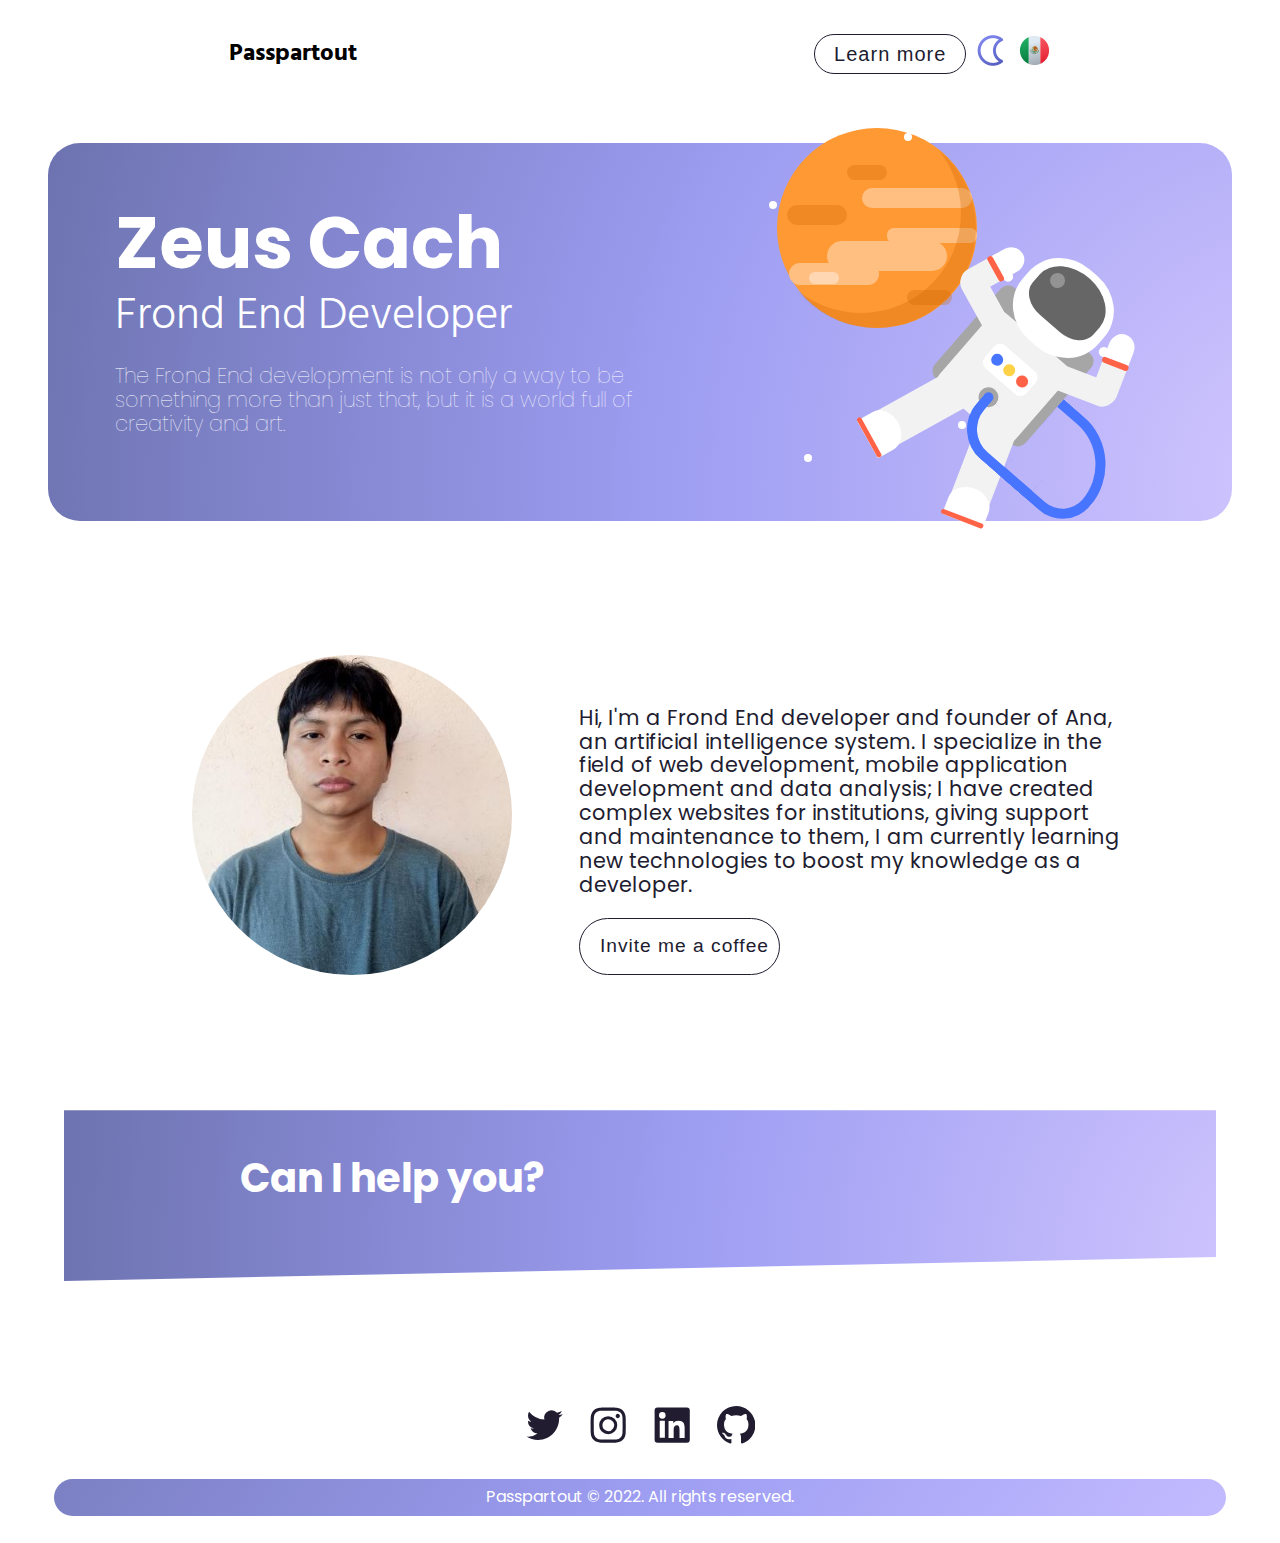
==== en/index.html @ 9b5efbe8 "Subiendo Proyecto desarrollado anteriormente" ====
<!DOCTYPE html>
<html lang="es">

<head>
    <meta charset="UTF-8">
    <meta http-equiv="X-UA-Compatible" content="IE=edge">
    <meta name="viewport" content="width=device-width, initial-scale=1.0">
    <title>Zeus Cach</title>
    <link rel="stylesheet" href="../css/styles.css">
    <link rel="stylesheet" href="../css/Normalize.css">
    <link rel="stylesheet" href="../css/darkmode.css">

    <!-- Fuentes -->
    <link rel="preconnect" href="https://fonts.googleapis.com">
    <link rel="preconnect" href="https://fonts.gstatic.com" crossorigin>
    <link
        href="https://fonts.googleapis.com/css2?family=Hind+Madurai:wght@300;400&family=Poppins:wght@300;400;700&display=swap"
        rel="stylesheet">
</head>

<body>
    <div class="navegacion">
        <div class="contenido-navegacion">
            <div class="texto">
                <h3 class="h3_contenido-navegacion">Passpartout</h3>
            </div>
            <div class="blog-lenguaje-modo grid">
                <div class="blog">
                    <!-- <a href="#" class="a_blog py-1 px-5 " title="Ir al blog">Ir al blog</a> -->
                    <span class="mas_blog">Learn more</span>
                    <button class="boton_blog" type="button" name="Hover">Go to blog</button>
                </div>
                <div class="modo_oscuro" id="mode">
                    <!-- <img class="sol" id="mode" src="img/sol.png" alt=""> -->
                    <img class="luna" src="../img/luna.png" alt="luna">
                    <img class="sol" src="../img/sol.png" alt="sol">
                </div>
                <div class="idioma">
                    <img class="idioma_es" src="../img/es.png" alt="idioma-es" onclick="idioma_es()">
                </div>
            </div>
        </div>
    </div>
    <main class="main">
        <div class="contenido_main">
            <div class="banner-bg">

                <div class="contenido-texto">
                    <h1 class="h1_contenido-texto">Zeus Cach</h1>
                    <h2 class="rango">Frond End Developer</h2>
                    <p class="descripcion">
                        The Frond End development is not only a way to be something more than just that, but it is a world full of creativity and art.
                    </p>
                </div>
           </div>
           <div class="contenido_imagen">
            <div class="backg">
                <div class="planet">
                    <div class="r1"></div>
                    <div class="r2"></div>
                    <div class="r3"></div>
                    <div class="r4"></div>
                    <div class="r5"></div>
                    <div class="r6"></div>
                    <div class="r7"></div>
                    <div class="r8"></div>
                    <div class="shad"></div>
                </div>
                <div class="stars">
                    <div class="s1"></div>
                    <div class="s2"></div>
                    <div class="s3"></div>
                    <div class="s4"></div>
                    <div class="s5"></div>
                    <div class="s6"></div>
                </div>
                <div class="an">
                    <div class="tank"></div>
                    <div class="astro">
                            
                            <div class="helmet">
                                <div class="glass">
                                    <div class="shine"></div>
                                </div>
                            </div>
                            <div class="dress">
                                <div class="c">
                                    <div class="btn1"></div>
                                    <div class="btn2"></div>
                                    <div class="btn3"></div>
                                    <div class="btn4"></div>
                                </div>
                            </div>
                            <div class="handl">
                                <div class="handl1">
                                    <div class="glovel">
                                        <div class="thumbl"></div>
                                        <div class="b2"></div>
                                    </div>
                                </div>
                            </div>
                            <div class="handr">
                                <div class="handr1">
                                    <div class="glover">
                                        <div class="thumbr"></div>
                                        <div class="b1"></div>
                                    </div>
                                </div>
                            </div>
                            <div class="legl">
                                <div class="bootl1">
                                    <div class="bootl2"></div>
                                </div>
                            </div>
                            <div class="legr">
                                <div class="bootr1">
                                    <div class="bootr2"></div>
                                </div>
                            </div>
                            <div class="pipe">
                                <div class="pipe2">
                                    <div class="pipe3"></div>
                                </div>
                            </div>
                        </div>
                    </div>
            </div>
        </div>
        </div>

        <div class="contenedor-sobremi">
            <div class="contenido_sobremi">
                <div class="contenido-img">
                    <img class="imagen_redonda" src="../img/yo.jpg" alt="">
                </div>
                <div class="contenido-texto">
                    <h3 class="h3_contenido-texto--sobremi">
                        About me
                    </h3>
                    <p class="p_contenido-texto--sobremi">
                        Hi, I'm a Frond End developer and founder of Ana, an artificial intelligence system. I specialize in the field of web development, mobile application development and data analysis; I have created complex websites for institutions, giving support and maintenance to them, I am currently learning new technologies to boost my knowledge as a developer.
                    </p>

                    <div class="button-container-2">
                        <span class="mas">Invite me a coffee</span>
                        <button type="button" name="Hover">Download my projects</button>

                    </div>
                </div>
            </div>
        </div>
    </main>
    <div class="banner_bottom">
        <div class="contenido_banner_bottom-bg">
            <h2 class="h2_contenido_banner">
                Can I help you?
            </h2>
        </div>
        <div class="redes-sociales">
            <div class="contenido-redes_sociales">
                <div class="texto_redes_sociales">
                    <h4 class="h3_texto_redes_sociales">Follow me on my social networks</h4>
                </div>
                <div class="iconos-redes-sociales" data-v-3ed9ce2e="">
                    <a href="#" class="padding-icon color-bg size-icon" title="twitter" target="_blank"
                        aria-label="twitter" data-v-3ed9ce2e=""><svg xmlns="http://www.w3.org/2000/svg"
                            xmlns:xlink="http://www.w3.org/1999/xlink" width="1.2em" height="1.2em"
                            preserveAspectRatio="xMidYMid meet" viewBox="0 0 24 24" data-v-3ed9ce2e="">
                            <g fill="none">
                                <path
                                    d="M23.643 4.937c-.835.37-1.732.62-2.675.733a4.67 4.67 0 0 0 2.048-2.578a9.3 9.3 0 0 1-2.958 1.13a4.66 4.66 0 0 0-7.938 4.25a13.229 13.229 0 0 1-9.602-4.868c-.4.69-.63 1.49-.63 2.342A4.66 4.66 0 0 0 3.96 9.824a4.647 4.647 0 0 1-2.11-.583v.06a4.66 4.66 0 0 0 3.737 4.568a4.692 4.692 0 0 1-2.104.08a4.661 4.661 0 0 0 4.352 3.234a9.348 9.348 0 0 1-5.786 1.995a9.5 9.5 0 0 1-1.112-.065a13.175 13.175 0 0 0 7.14 2.093c8.57 0 13.255-7.098 13.255-13.254c0-.2-.005-.402-.014-.602a9.47 9.47 0 0 0 2.323-2.41l.002-.003z"
                                    fill="currentColor"></path>
                            </g>
                        </svg></a><a class="padding-icon color-bg size-icon" href="#" title="instagram" target="_blank"
                        aria-label="instagram" data-v-3ed9ce2e=""><svg xmlns="http://www.w3.org/2000/svg"
                            xmlns:xlink="http://www.w3.org/1999/xlink" width="1.2em" height="1.2em"
                            preserveAspectRatio="xMidYMid meet" viewBox="0 0 24 24" data-v-3ed9ce2e="">
                            <g fill="none">
                                <path fill-rule="evenodd" clip-rule="evenodd"
                                    d="M7.465 1.066C8.638 1.012 9.012 1 12 1c2.988 0 3.362.013 4.534.066c1.172.053 1.972.24 2.672.511c.733.277 1.398.71 1.948 1.27c.56.549.992 1.213 1.268 1.947c.272.7.458 1.5.512 2.67C22.988 8.639 23 9.013 23 12c0 2.988-.013 3.362-.066 4.535c-.053 1.17-.24 1.97-.512 2.67a5.396 5.396 0 0 1-1.268 1.949c-.55.56-1.215.992-1.948 1.268c-.7.272-1.5.458-2.67.512c-1.174.054-1.548.066-4.536.066c-2.988 0-3.362-.013-4.535-.066c-1.17-.053-1.97-.24-2.67-.512a5.397 5.397 0 0 1-1.949-1.268a5.392 5.392 0 0 1-1.269-1.948c-.271-.7-.457-1.5-.511-2.67C1.012 15.361 1 14.987 1 12c0-2.988.013-3.362.066-4.534c.053-1.172.24-1.972.511-2.672a5.396 5.396 0 0 1 1.27-1.948a5.392 5.392 0 0 1 1.947-1.269c.7-.271 1.5-.457 2.67-.511zm8.98 1.98c-1.16-.053-1.508-.064-4.445-.064c-2.937 0-3.285.011-4.445.064c-1.073.049-1.655.228-2.043.379c-.513.2-.88.437-1.265.822a3.412 3.412 0 0 0-.822 1.265c-.151.388-.33.97-.379 2.043c-.053 1.16-.064 1.508-.064 4.445c0 2.937.011 3.285.064 4.445c.049 1.073.228 1.655.379 2.043c.176.477.457.91.822 1.265c.355.365.788.646 1.265.822c.388.151.97.33 2.043.379c1.16.053 1.507.064 4.445.064c2.938 0 3.285-.011 4.445-.064c1.073-.049 1.655-.228 2.043-.379c.513-.2.88-.437 1.265-.822c.365-.355.646-.788.822-1.265c.151-.388.33-.97.379-2.043c.053-1.16.064-1.508.064-4.445c0-2.937-.011-3.285-.064-4.445c-.049-1.073-.228-1.655-.379-2.043c-.2-.513-.437-.88-.822-1.265a3.413 3.413 0 0 0-1.265-.822c-.388-.151-.97-.33-2.043-.379zm-5.85 12.345a3.669 3.669 0 0 0 4-5.986a3.67 3.67 0 1 0-4 5.986zM8.002 8.002a5.654 5.654 0 1 1 7.996 7.996a5.654 5.654 0 0 1-7.996-7.996zm10.906-.814a1.337 1.337 0 1 0-1.89-1.89a1.337 1.337 0 0 0 1.89 1.89z"
                                    fill="currentColor"></path>
                            </g>
                        </svg></a><a class="padding-icon color-bg size-icon" href="#" title="linkedin" target="_blank"
                        aria-label="linkedin" data-v-3ed9ce2e=""><svg xmlns="http://www.w3.org/2000/svg"
                            xmlns:xlink="http://www.w3.org/1999/xlink" width="1.2em" height="1.2em"
                            preserveAspectRatio="xMidYMid meet" viewBox="0 0 24 24" data-v-3ed9ce2e="">
                            <g fill="none">
                                <path fill-rule="evenodd" clip-rule="evenodd"
                                    d="M1 2.838A1.838 1.838 0 0 1 2.838 1H21.16A1.837 1.837 0 0 1 23 2.838V21.16A1.838 1.838 0 0 1 21.161 23H2.838A1.838 1.838 0 0 1 1 21.161V2.838zm8.708 6.55h2.979v1.496c.43-.86 1.53-1.634 3.183-1.634c3.169 0 3.92 1.713 3.92 4.856v5.822h-3.207v-5.106c0-1.79-.43-2.8-1.522-2.8c-1.515 0-2.145 1.089-2.145 2.8v5.106H9.708V9.388zm-5.5 10.403h3.208V9.25H4.208v10.54zM7.875 5.812a2.063 2.063 0 1 1-4.125 0a2.063 2.063 0 0 1 4.125 0z"
                                    fill="currentColor"></path>
                            </g>
                        </svg></a><a class="padding-icon color-bg size-icon" href="#" title="github" target="_blank"
                        aria-label="github" data-v-3ed9ce2e=""><svg xmlns="http://www.w3.org/2000/svg"
                            xmlns:xlink="http://www.w3.org/1999/xlink" width="1.2em" height="1.2em"
                            preserveAspectRatio="xMidYMid meet" viewBox="0 0 24 24" data-v-3ed9ce2e="">
                            <g fill="none">
                                <path fill-rule="evenodd" clip-rule="evenodd"
                                    d="M12 0C5.37 0 0 5.37 0 12c0 5.31 3.435 9.795 8.205 11.385c.6.105.825-.255.825-.57c0-.285-.015-1.23-.015-2.235c-3.015.555-3.795-.735-4.035-1.41c-.135-.345-.72-1.41-1.23-1.695c-.42-.225-1.02-.78-.015-.795c.945-.015 1.62.87 1.845 1.23c1.08 1.815 2.805 1.305 3.495.99c.105-.78.42-1.305.765-1.605c-2.67-.3-5.46-1.335-5.46-5.925c0-1.305.465-2.385 1.23-3.225c-.12-.3-.54-1.53.12-3.18c0 0 1.005-.315 3.3 1.23c.96-.27 1.98-.405 3-.405s2.04.135 3 .405c2.295-1.56 3.3-1.23 3.3-1.23c.66 1.65.24 2.88.12 3.18c.765.84 1.23 1.905 1.23 3.225c0 4.605-2.805 5.625-5.475 5.925c.435.375.81 1.095.81 2.22c0 1.605-.015 2.895-.015 3.3c0 .315.225.69.825.57A12.02 12.02 0 0 0 24 12c0-6.63-5.37-12-12-12z"
                                    fill="currentColor"></path>
                            </g>
                        </svg></a>
                </div>

            </div>
        </div>
    </div>
    <footer class="footer">
        <div class="contenido-footer">
            <div class="texto_footer">
                <h5 class="h5_texto_footer">
                    Passpartout © 2022. All rights reserved.
                </h5>
            </div>
        </div>
    </footer>

    <script src="../js/main.js"></script>
</body>

</html>
---- css/styles.css ----
:root {
    --color-bg: #77a6d6;
    --color-texto-banner: #FFFFFF;
    --color-externo: #00ff95;
    ;
    --color-1: #557ea3;
    --color-2: #9a8f76;
    --color-3: #211c30;

    --fuentePrincipal: 'Poppins', sans-serif;
    --fuenteSecundaria: 'Hind Madurai', sans-serif;

}

body {
    font-size: 1.6rem;
    margin: 0;
}

.boton-cool {
  padding: 12px 30px;
  font-size: 16px;
  text-align: center;
  font-family:var(--fuenteSecundaria);
  text-decoration: none;
  background-color: #4CAF50;
  color: white;
  border: 2px solid #4CAF50;
  border-radius: 5px;
  cursor: pointer;
  transition: all 0.3s ease;
  box-shadow: 0 4px 6px rgba(0, 0, 0, 0.1);

  margin-bottom: 2rem;
}

/* Animación cuando el cursor pasa sobre el botón */
.boton-cool:hover {
  background-color: #45a049;
  transform: scale(1.1);
  box-shadow: 0 8px 12px rgba(0, 0, 0, 0.2);
}

/* Animación de pulsación */
.boton-cool:active {
  animation: pulse 0.5s ease;
}

/* Definir la animación de pulsación */
@keyframes pulse {
  0% {
    transform: scale(1);
  }
  50% {
    transform: scale(1.2);
  }
  100% {
    transform: scale(1);
  }
}

.text_curso {
  font-family: var(--fuenteSecundaria);
  font-size: 20px;
}

.navegacion {
    padding: 0;
}

.Contenido_proyectos {
  margin: 2rem;
}

@media (min-width:768px) {
    .navegacion {
        padding-top: 1rem;
        padding-bottom: 2rem;
    }

    .Contenido_proyectos {
      padding: 0;
    }

    
.boton-cool {
  padding: 12px 30px;
  font-size: 16px;
  text-align: center;
  font-family:var(--fuenteSecundaria);
  text-decoration: none;
  background-color: #4CAF50;
  color: white;
  border: 2px solid #4CAF50;
  border-radius: 5px;
  cursor: pointer;
  transition: all 0.3s ease;
  box-shadow: 0 4px 6px rgba(0, 0, 0, 0.1);

  
}

}

.contenido-navegacion {
    display: flex;
    justify-content: space-around;

}

.contenido-navegacion .texto .h3_contenido-navegacion {
    font-size: 1.5rem;
    color: inherit;
    font-family: var(--fuenteSecundaria);

}

.blog {
    position: relative;
    width: 120px;
    height: 38px;
    margin-right: auto;
    overflow: hidden;
    border: 1px solid var(--color-3);
    font-family: 'Lato', sans-serif;
    font-weight: 300;
    transition: 0.5s;
    letter-spacing: 1px;
    border-radius: 4rem;
}

@media (min-width:768px) {
    .blog {
        position: relative;
        width: 150px;
        height: 38px;
        margin-right: auto;
        overflow: hidden;
        border: 1px solid var(--color-3);
        font-family: 'Lato', sans-serif;
        font-weight: 300;
        transition: 0.5s;
        letter-spacing: 1px;
        border-radius: 4rem;
    }
}

.blog .boton_blog {
    width: 101%;
    height: 100%;
    font-family: 'Lato', sans-serif;
    font-weight: 300;
    font-size: 20px;
    letter-spacing: 1px;
    background: var(--color-3);
    -webkit-mask: url("https://raw.githubusercontent.com/robin-dela/css-mask-animation/master/img/urban-sprite.png");
    mask: url("https://raw.githubusercontent.com/robin-dela/css-mask-animation/master/img/urban-sprite.png");
    -webkit-mask-size: 3000% 100%;
    mask-size: 3000% 100%;
    border: none;
    color: var(--color-texto-banner);
    cursor: pointer;
    -webkit-animation: ani2 0.7s steps(29) forwards;
    animation: ani2 0.7s steps(29) forwards;
}

.blog .boton_blog:hover {
    -webkit-animation: ani 0.7s steps(29) forwards;
    animation: ani 0.7s steps(29) forwards;
}

.mas_blog {
    position: absolute;
    color: var(--color-3);
    text-align: center;
    width: 101%;
    font-family: 'Lato', sans-serif;
    font-weight: 300;
    position: absolute;
    font-size: 20px;
    margin-top: 8px;
    overflow: hidden;
}

.grid {
    display: flex;
    align-items: center;
    gap: .5rem;
}

.px-5 {
    padding-left: 1.25rem;
    padding-right: 1.25rem;
}

/** Banner **/

.contenido_main {
    padding: 1rem;
}

.banner-bg {
    background-image: radial-gradient(circle at 107.92% 90.56%, #d4c8ff 0, #8888f0 50%, #4a5092 100%);

    border-radius: 1.5rem;

    display: flex;
    justify-content: space-between;
    align-items: flex-end;
    
}


.contenido-texto {
    color: var(--color-texto-banner);
    font-family: var(--fuentePrincipal);
    padding: 1.3rem;
}

.contenido-texto .h1_contenido-texto {
    font-size: 2.5rem;
    line-height: 1.5rem;
}

.contenido-texto .rango {
    font-size: 1.8rem;
    font-weight: 100;
    line-height: 1.5rem;
}

.contenido-texto .descripcion {
    font-size: 1rem;
    line-height: 1.5rem;
}

.contenido_imagen .imagen_banner {
   display: none;
}


@media (min-width:768px) {

    .contenido_imagen .imagen_banner {
        display: block;
        position: absolute;
        right: 3ch;
        top: 5ch;
        width: 34rem;
    }

    
    .contenido_main {
        padding-top: 1.2rem;
        padding-left: 3rem;
        padding-right: 3rem;
    }

    .banner-bg {
        background-image: radial-gradient(circle at 107.92% 90.56%, #d4c8ff 0, #9d9df2 50%, #6d73b0 100%);
        border-radius: 2rem;
    }

    .contenido-texto {
        color: var(--color-texto-banner);
        padding-top: 2.5rem;
        padding-left: 4.2rem;
        padding-right: 4.2rem;
    }

    .contenido-texto .h1_contenido-texto {
        font-family: var(--fuentePrincipal);
        font-size: 4.5rem;
        font-weight: 700;
    }

    .contenido-texto .rango {
        font-family: var(--fuenteSecundaria);
        font-size: 2.8rem;
        font-weight: 100;
        line-height: 1.5rem;
    }

    .contenido-texto .descripcion {
        font-family: var(--fuentePrincipal);
        font-size: 1.3rem;
        font-weight: 100;
        padding-bottom: 2rem;
        max-width: 48ch;

    }
}

/** Sobre mí **/

.contenido-texto {
    padding-bottom: 2rem;
}

@media (max-width: 768px) {

    .contenedor-sobremi {
        padding-top: 3rem;
    }
}

@media (min-width:768px) {
    .contenido_sobremi {
        display: flex;
        justify-content: center;
        align-items: center;
    }

    .contenedor-sobremi {
        padding-top: 5rem;
        margin-left: 12rem;
        margin-right: 12rem;
    }



}

.contenido_sobremi .contenido-texto {
    color: var(--color-3);
}

.contenido-texto .h3_contenido-texto--sobremi {
    font-size: 1.5rem;
    margin: 0;
}

.p_contenido-texto--sobremi {
    font-size: 1.3rem;
    
}

@media (min-width: 768px) {
    .p_contenido-texto--sobremi {
        font-size: 1.3rem;
        width: 125%;
    }
    
}

.contenido-img {
    display: flex;
    justify-content: center;
}

.contenido-img .imagen_redonda {
    width: 20ch;
    height: 20ch;
    border-radius: 10rem;


}

@media (min-width:768px) {
    .contenido-img .imagen_redonda {
        width: 25ch;
        height: 25ch;
        border-radius: 10rem;
    
    
    }
}

.button-container-2 {
    position: relative;
    width: 73%;
    height: 55px;
    margin-right: auto;
    overflow: hidden;
    border: 1px solid var(--color-3);
    font-size: 1rem;
    font-family: 'Lato', sans-serif;
    font-weight: 300;
    transition: 0.5s;
    letter-spacing: 1px;
    border-radius: 4rem;

    display: inline-block;
    text-align: center;
}

@media (min-width: 768px) {
    .button-container-2 {
        position: relative;
        width: 45%;
        height: 55px;
        margin-right: auto;
        overflow: hidden;
        border: 1px solid var(--color-3);
        font-size: 1rem;
        font-family: 'Lato', sans-serif;
        font-weight: 300;
        transition: 0.5s;
        letter-spacing: 1px;
        border-radius: 4rem;
    
        display: inline-block;
        text-align: center;
    }
}

.button-container-2 button {
    width: 101%;
    height: 105%;
    font-family: var(--fuenteSecundaria);
    font-weight: 300;
    font-size: 1.2rem;
    letter-spacing: 1px;
    background: var(--color-3);
    -webkit-mask: url("https://raw.githubusercontent.com/robin-dela/css-mask-animation/master/img/urban-sprite.png");
    mask: url("https://raw.githubusercontent.com/robin-dela/css-mask-animation/master/img/urban-sprite.png");
    -webkit-mask-size: 3000% 100%;
    mask-size: 3000% 100%;
    border: none;
    color: var(--color-texto-banner);
    cursor: pointer;
    -webkit-animation: ani2 0.7s steps(29) forwards;
    animation: ani2 0.7s steps(29) forwards;
}

.button-container-2 button:hover {
    -webkit-animation: ani 0.7s steps(29) forwards;
    animation: ani 0.7s steps(29) forwards;
}

.mas {
    position: absolute;
    color: var(--color-3);
    text-align: center;
    width: 105%;
    font-family: 'Lato', sans-serif;
    font-weight: 300;
    position: absolute;
    font-size: 1.2rem;
    margin-top: 1rem;
    overflow: hidden;
}

@-webkit-keyframes ani {
    from {
        -webkit-mask-position: 0 0;
        mask-position: 0 0;
    }

    to {
        -webkit-mask-position: 100% 0;
        mask-position: 100% 0;
    }
}

@keyframes ani {
    from {
        -webkit-mask-position: 0 0;
        mask-position: 0 0;
    }

    to {
        -webkit-mask-position: 100% 0;
        mask-position: 100% 0;
    }
}

@-webkit-keyframes ani2 {
    from {
        -webkit-mask-position: 100% 0;
        mask-position: 100% 0;
    }

    to {
        -webkit-mask-position: 0 0;
        mask-position: 0 0;
    }
}

@keyframes ani2 {
    from {
        -webkit-mask-position: 100% 0;
        mask-position: 100% 0;
    }

    to {
        -webkit-mask-position: 0 0;
        mask-position: 0 0;
    }
}



/** Banner de abajo **/


@media (min-width:768px) {
    .banner_bottom {
        padding-top: 4rem;
        padding-left: 4rem;
        padding-right: 4rem;

    }

}

.banner_bottom .contenido_banner_bottom-bg {
    background-image: radial-gradient(circle at 107.92% 90.56%, #d4c8ff 0, #9d9df2 50%, #6d73b0 100%);
    clip-path: polygon(0 0, 100% 0, 100% calc(100% - 24px), 0 100%);
    max-width: 100%;
    
    padding-left: 3rem;
}

@media (max-width:768px) {
    .banner_bottom .contenido_banner_bottom-bg {
        background-image: radial-gradient(circle at 107.92% 90.56%, #d4c8ff 0, #9d9df2 50%, #6d73b0 100%);
        clip-path: polygon(0 0, 100% 0, 100% calc(100% - 24px), 0 100%);
        max-width: 100%;
        padding-top: 1rem;
    padding-bottom: 2rem;
    }
}

.banner_bottom .contenido_banner_bottom-bg .h2_contenido_banner {

    font-size: 1.5rem;
    color: var(--color-texto-banner);
    font-family: var(--fuentePrincipal);

    

}

@media (min-width:768px) {

    .banner_bottom .contenido_banner_bottom-bg .h2_contenido_banner {
        color: var(--color-texto-banner);
        font-family: var(--fuentePrincipal);

        padding-top: 2.5rem;
        padding-bottom: 3.4rem;
        padding-left: 8rem;
        padding-right: 8rem;

    }

    .banner_bottom .contenido_banner_bottom-bg .h2_contenido_banner {

        font-size: 2.5rem;
        color: var(--color-texto-banner);
        font-family: var(--fuentePrincipal);
    
        padding-top: 2.8rem;
        padding-bottom: 5rem;
        padding-left: 8rem;
        padding-right: 8rem;
    
    }
}

/** Redes Sociales **/
.redes-sociales {
    display: flex;
    justify-content: center;
}

@media (max-width: 768px) {
    .redes-sociales {
        padding-bottom: 2rem;
    }
}

/* .contenido-redes_sociales {

} */

.contenido-redes_sociales .texto_redes_sociales {
    font-family: var(--fuenteSecundaria);
    font-size: 1.5rem;
    font-weight: normal;
}

.iconos-redes-sociales {
    display: flex;
    justify-content: center;
}

.iconos-redes-sociales .size-icon {
    font-size: 2rem;
}

.iconos-redes-sociales .padding-icon {
    padding-left: .8rem;
    padding-right: .8rem;
}

.iconos-redes-sociales .color-bg {
    color: var(--color-3);
}


/** Footer **/

.footer {
    padding-left: 3.4rem;
    padding-right: 3.4rem;
}

@media (max-width:768px) {
    .footer {
        display: none;
    }
}

.contenido-footer {
    background-image: linear-gradient(305deg, #c3bbff 0, #9d9df2 50%, #7b80c3 100%);
    border-radius: 4rem;

}

.h5_texto_footer {
    text-align: center;
    color: var(--color-texto-banner);
    font-family: var(--fuentePrincipal);
    font-size: 1rem;
    font-weight: normal;

    padding-top: .6rem;
    padding-bottom: .6rem;


}

.contenido_imagen{
    position: absolute;
    top: 6.5ch;
    left: 55ch;
    
}

@media (max-width: 768px) {
    .contenido_imagen {
        display: none;
    }
}


.backg{
    position:relative;
    height:500px;
    width:500px;

    }
    
  .planet{
    height: 200px;
    width: 200px;
    border-radius: 50%;
    position: relative;
    background-color: #ff9933;
    top: 45px;
    left: 73px;
  }
  .r1{
    background-color: #ffbf80;
    height:20px;
    width:110px;
    border-radius:10px;
    position: relative;
    top:60px;
    left:85px;
  }
  .r2{
    background-color: #ffbf80;
    height: 15px;
    width:90px;
    border-radius:6.5px;
    position: relative;
    top:80px;
    left:110px;
  }
  .r3{
    background-color: #ffbf80;
    height:30px;
    width:120px;
    border-radius: 15px;
    position: relative;
    top:78px;
    left:50px;
  }
  .r4{
    background-color: #ffbf80;
    height:22px;
    width:90px;
    border-radius:11px;
    position: relative;
    top:70px;
    left:12px;
  }
  .r5{
    background-color: rgba(204, 102, 0,0.3);
    height:15px;
    width:40px;
    border-radius:7.5px;
    position: relative;
    bottom:50px;
    left:70px;
  }
  .r6{
    background-color: rgba(204, 102, 0,0.3);
    height:20px;
    width:60px;
    border-radius:11px;
    position: relative;
    bottom:25px;
    left:10px;
  }
  .r7{
    background-color: rgba(204, 102, 0,0.3);
    height:15px;
    width:45px;
    border-radius:7.5px;
    position: relative;
    top:40px;
    left:130px;
  }
  .r8{
    background-color: rgba(255,255,255,0.4);
    height:12px;
    width:30px;
    border-radius:7.5px;
    position: relative;
    top:7px;
    left:32px;
  }
  .shad{
    background-color: transparent;
    box-shadow: 15px 15px rgba(204, 102, 0,0.3);
    position: relative;
    height:200px;
    width:200px;
    border-radius: 50%;
    bottom: 164px;
    right:16px;
  }
  .astro{
    position: absolute;
    left: 126px;
    top: -58px;
    transform: rotate(41deg);
  
  }
  .an{
    animation-name: flo;
    animation-duration: 5s;
    animation-iteration-count: infinite;
    position: relative;
    bottom: 80px;
    left:20px;
  
  }
  @keyframes flo{
    50%{
      transform: translateY(30px);
    }
  }
  .tank{
    background-color: #a6a6a6;
    height: 120px;
    width: 120px;
    border-radius: 10px;
    position: relative;
    left: 229px;
    top: 55px;
    transform: rotate(41deg);
  }
  .helmet{
    background-color: white;
    height:93px;
    width:100px;
    border-radius:45%;
    position: relative;
    left:20px;
    z-index: 5;
  }
  .glass{
    background-color: #666666;
    height:60px;
    width:80px;
    border-top-left-radius:60%;
    border-top-right-radius:60%;
    border-bottom-left-radius:40%;
    border-bottom-right-radius:40%;
    position: relative;
    left:10px;
    top:7px;
  }
  .shine{
    background-color: rgba(166, 166, 166,0.7);
    height:15px;
    width:15px;
    border-radius: 50%;
    position: relative;
    left:10px;
    top:15px;
  }
  .dress{
    background-color:#f2f2f2;
    height:100px;
    width: 100px;
    border-radius: 10%; 
    position: relative;
    bottom:5px;
    left:20px;
  
  }
  .handr{
    height: 26px;
    width:75px;
    background-color: #f2f2f2;
    border-radius:40px;
    position: relative;
    bottom:138px;
    left:95px;
    transform: rotate(-20deg);
  }
  .handl{
    height: 26px;
    width:75px;
    background-color: #f2f2f2;
    border-radius:40px;
    position: relative;
    bottom:111px;
    right:29px;
    transform: rotate(20deg);
  }
  .handr1{
    height: 26px;
    width:57px;
    background-color: #f2f2f2;
    border-radius:26px;
    position: relative;
    bottom: 18px;
    left:35px;
    transform: rotate(90deg);
  }
  .handl1{
    height: 26px;
    width:57px;
    background-color: #f2f2f2;
    border-radius:26px;
    position: relative;
    bottom: 17px;
    right:17px;
    transform: rotate(-90deg);
  }
  .glover{
    height:28px;
    width:26px;
    background-color: white;
    border-top-left-radius:50%; 
    border-top-right-radius:50%;
    transform: rotate(-90deg);
    position: relative;
    bottom: 1px;
    right:16px;
  }
  .glovel{
    height:28px;
    width:26px;
    background-color: white;
    border-top-left-radius:50%; 
    border-top-right-radius:50%;
    transform: rotate(90deg);
    position: relative;
    bottom: 1px;
    left:42px;
  }
  .thumbr{
    height: 10px;
    width:10px;
    border-radius: 50%;
    background-color: white;
    position: relative;
    right:7px;
    top:19px;
  }
  .thumbl{
    height: 10px;
    width:10px;
    border-radius: 50%;
    background-color: white;
    position: relative;
    left:21px;
    top:19px;
  }
  .b1{
    background-color: tomato;
    width:28px;
    height:5.5px;
    border-radius:13px;
    position: relative;
    top:18px;
    right: 1px;
  }
  .b2{
    background-color: tomato;
    width:28px;
    height:5.5px;
    border-radius:13px;
    position: relative;
    top:18px;
    right: 1px;
  }
  .c{
    background-color: white;
    width:55px;
    height:30px;
    border-radius:8px;
    position: relative;
    top:25px;
    left:23px;
  }
  .btn1{
    height:12px;
    width: 12px;
    border-radius: 50%;
    background-color: #4775ff;
    position: relative;
    left:5px;
    top:10px;
  }
  .btn2{
    height:12px;
    width: 12px;
    border-radius: 50%;
    background-color: #ffd147;
    position: relative;
    left:21px;
    bottom:2px;
  }
  .btn3{
    height:12px;
    width: 12px;
    border-radius: 50%;
    background-color: tomato;
    position: relative;
    bottom:14px;
    left:38px;
  }
  .btn4{
    height:20px;
    width:20px;
    border-radius: 50%;
    background-color: #a6a6a6;
    position: relative;
    left:19px;
    top:4px;
  }
  
  .legl{
    height:100px;
    width:40px;
    background-color: #f2f2f2;
    position: relative;
    bottom: 68px;
    left:5px;
    transform: rotate(20deg);
  }
  .legr{
    height:100px;
    width:40px;
    background-color: #f2f2f2;
    position: relative;
    bottom: 168px;
    left:96px;
    transform: rotate(-20deg);
  }
  .bootl1{
    background-color: white;
    width: 43px;
    height:35px;
    border-top-left-radius: 50%;
    border-top-right-radius:50%;
    position: relative;
    top:65px;
    right:1.5px;
  }
  .bootr1{
    background-color: white;
    width: 43px;
    height:35px;
    border-top-left-radius: 50%;
    border-top-right-radius:50%;
    position: relative;
    top:65px;
    right:1.5px;
  }
  .bootl2{
    background-color: tomato;
    width:45px;
    height: 5px;
    border-radius:21px;
    position: relative;
    top:30px;
    right: 1.5px;
  }
  .bootr2{
    background-color: tomato;
    width:45px;
    height: 5px;
    border-radius:21px;
    position: relative;
    top:30px;
    right: 1.5px;
  }
  .pipe{
    background-color:  transparent;
    height:80px;
    width:80px;
    border:10px solid #4775ff;
    border-radius:40px 0px 0px 70px;
    border-right: none;
    transform: rotate(180deg);
    position: relative;
    bottom: 330px;
    left:130px;
  }
  .pipe2{
    background-color:  transparent;
    height:90px;
    width:42px;
    border:10px solid #4775ff;
    border-radius:40px 0px 0px 0px;
    border-right: none;
    transform: rotate(90deg);
    position: relative;
    border-bottom: none;
    left:67px;
    bottom:34px;
  
  }
  .pipe3{
    height:10px;
    width: 10px;
    background-color: #4775ff;
    position: relative;
    border-radius: 65%;
    bottom:10px;
    left:37px;
  }
  .s1,.s2,.s3,.s4,.s5,.s6{
    background-color: white;
    width: 8px;
    height: 8px;
    border-radius: 50%;
    position: relative;
  }
  .s1{
    bottom:150px;
    left:200px;
  }
  .s2{
    top:130px;
    left:254px;
  }
  .s3{
    bottom:98px;
    left:65px;
  }
  .s4{
    top: 216px;
    left:249px;
  }
  .s5{
    top: 139px;
    left:100px;
  }
  .s6{
    top:60px;
    left:370px;
  }
---- css/darkmode.css ----
body.dark {
    background-color: rgb(52, 52, 83);
    color: white;
}

.dark .banner-bg {
    /*   box-shadow: rgb(85, 91, 255) 0px 0px 0px 3px, rgb(31, 193, 27) 0px 0px 0px 6px, rgb(255, 217, 19) 0px 0px 0px 9px, rgb(255, 156, 85) 0px 0px 0px 12px, rgb(255, 85, 85) 0px 0px 0px 15px;*/
    box-shadow: 0 0 50px -12px #7686fd;
    /* box-shadow: rgba(0, 0, 0, 0.56) 0px 22px 70px 4px; */
}

.dark h1, h2, h3, h4 {
    color: white;
}

.dark p {
  color: white;
}

.dark span{
    color: white;
}

.luna {
    cursor: pointer;
}

.sol {
    display: none;
    width: 2.9rem;
    cursor: pointer;
}

.dark .luna {
    display: none;
}


.dark .sol {
    display: block;
}
 
.dark .color-bg {
    color: #a0a0f3;
}
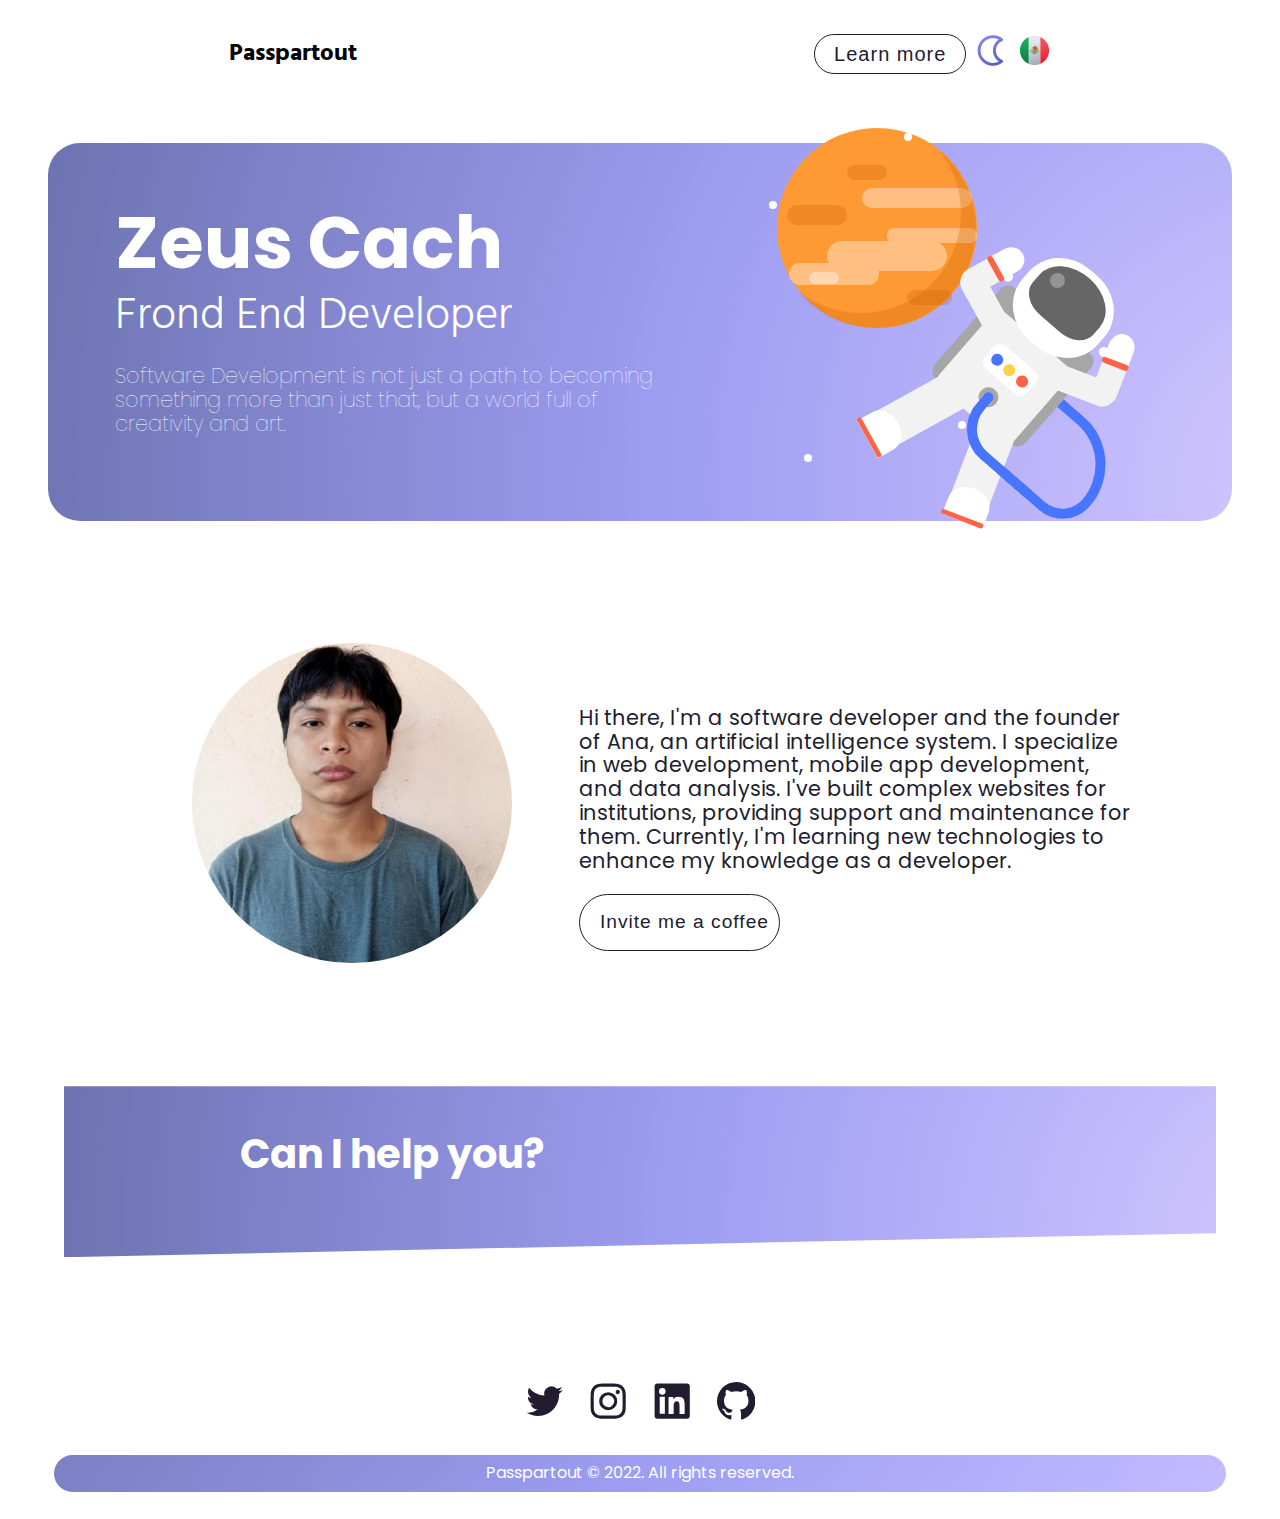
==== commit 4f581554: "Update index.html" ====
--- a/en/index.html
+++ b/en/index.html
@@ -49,7 +49,7 @@
                     <h1 class="h1_contenido-texto">Zeus Cach</h1>
                     <h2 class="rango">Frond End Developer</h2>
                     <p class="descripcion">
-                        The Frond End development is not only a way to be something more than just that, but it is a world full of creativity and art.
+                        Software Development is not just a path to becoming something more than just that, but a world full of creativity and art.
                     </p>
                 </div>
            </div>
@@ -138,7 +138,7 @@
                         About me
                     </h3>
                     <p class="p_contenido-texto--sobremi">
-                        Hi, I'm a Frond End developer and founder of Ana, an artificial intelligence system. I specialize in the field of web development, mobile application development and data analysis; I have created complex websites for institutions, giving support and maintenance to them, I am currently learning new technologies to boost my knowledge as a developer.
+                       Hi there, I'm a software developer and the founder of Ana, an artificial intelligence system. I specialize in web development, mobile app development, and data analysis. I've built complex websites for institutions, providing support and maintenance for them. Currently, I'm learning new technologies to enhance my knowledge as a developer.
                     </p>
 
                     <div class="button-container-2">
@@ -217,4 +217,4 @@
     <script src="../js/main.js"></script>
 </body>
 
-</html>+</html>
